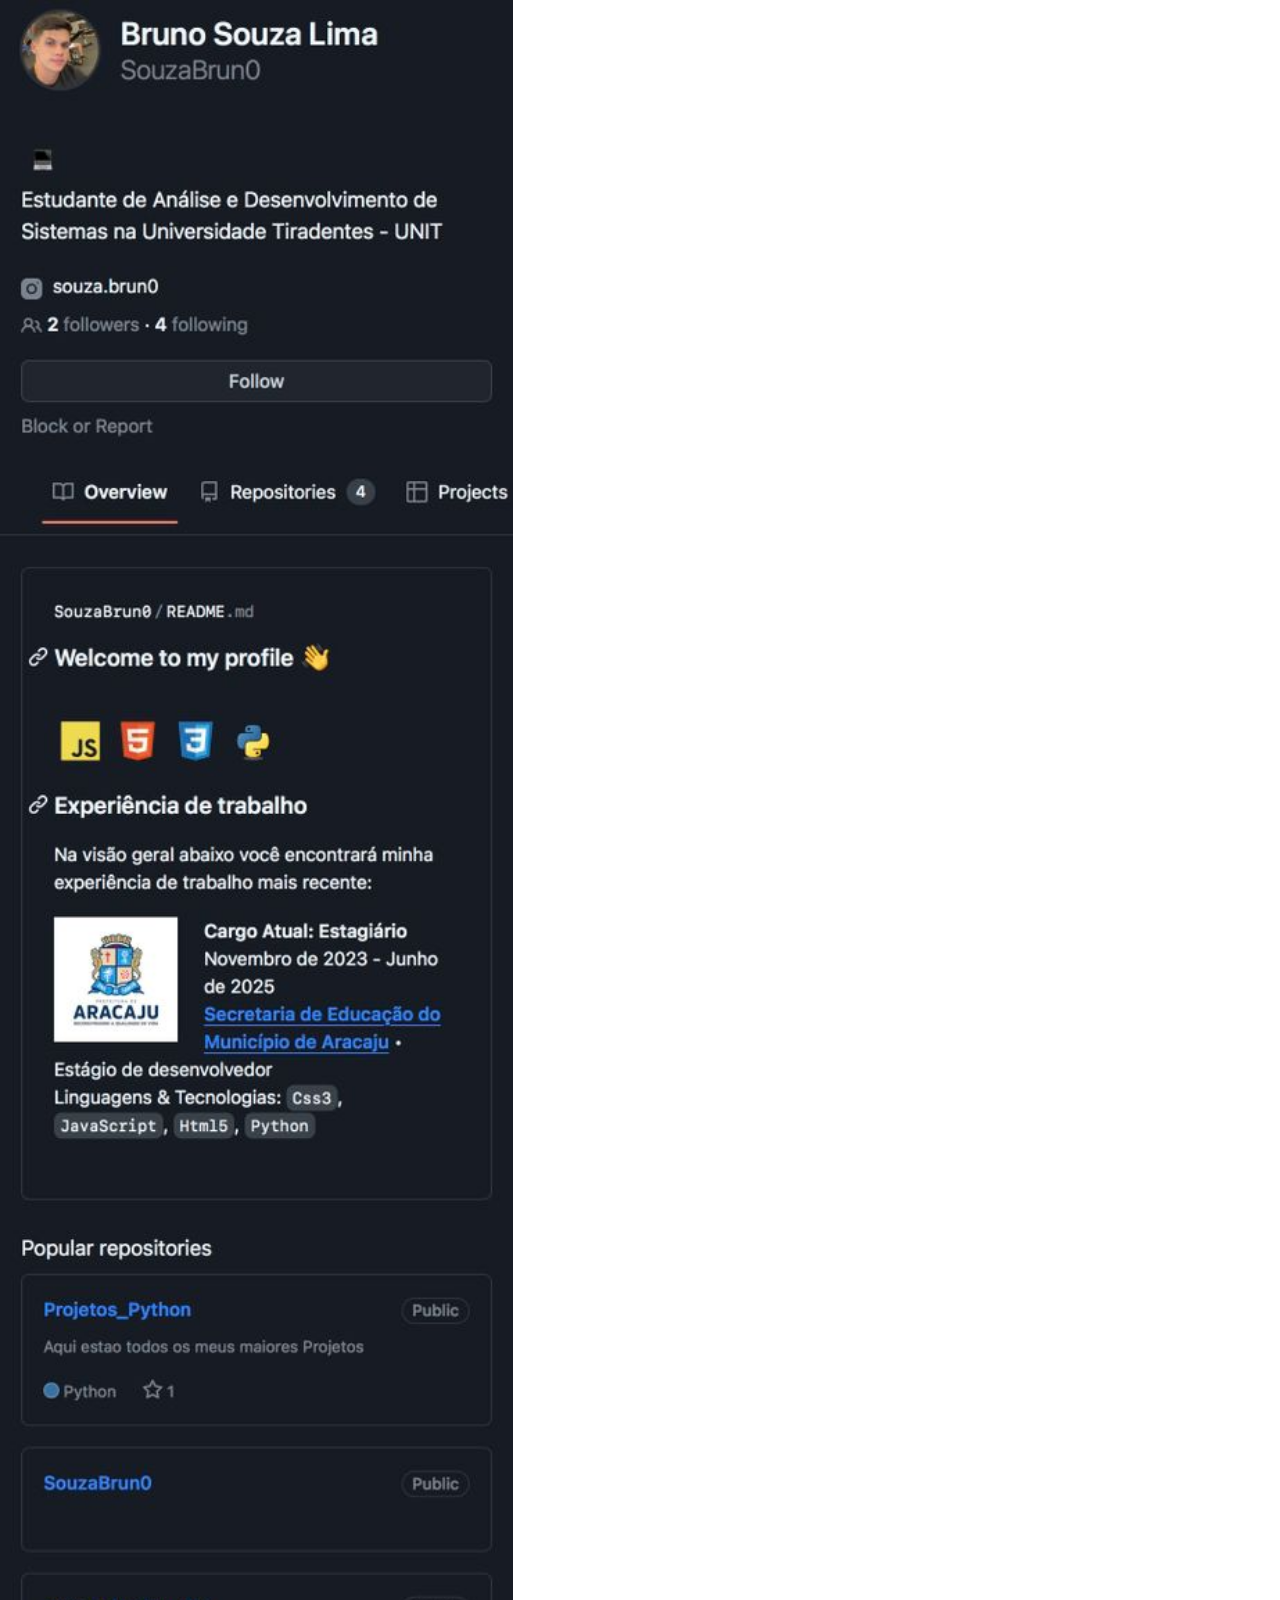
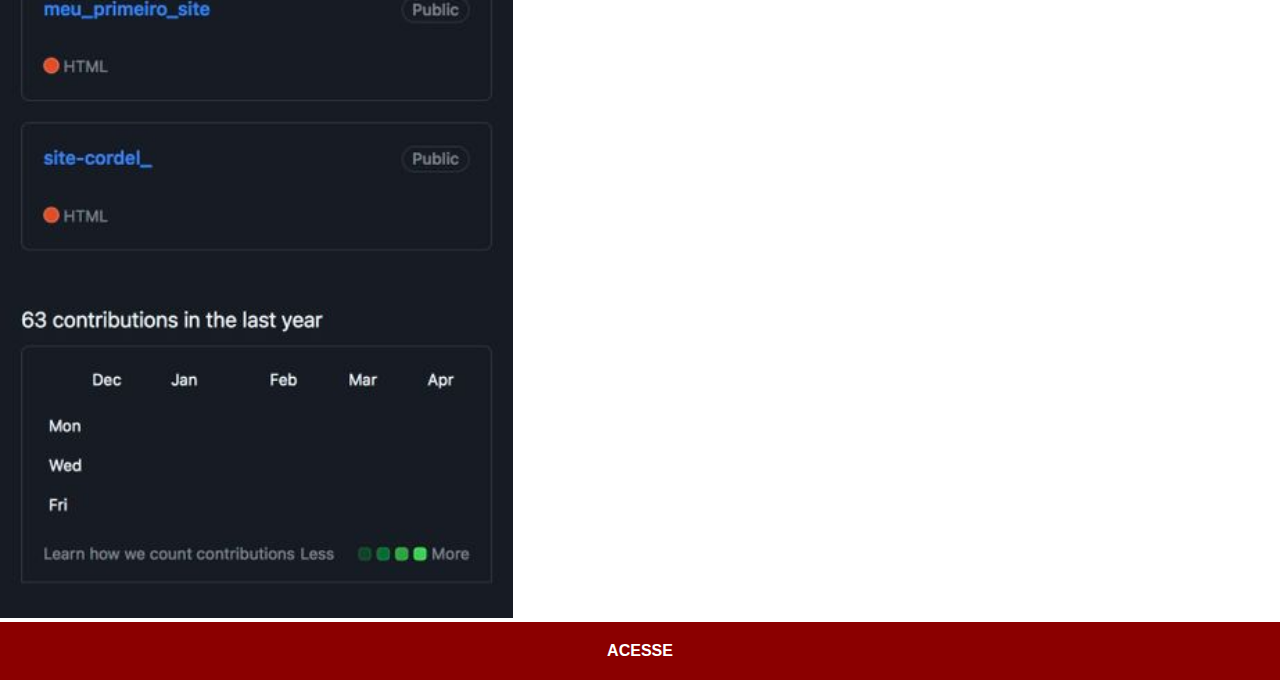
==== github.html @ f4cf92b2 "comir bb" ====
<!DOCTYPE html>
<html lang="pt-br">
<head>
    <meta charset="UTF-8">
    <meta name="viewport" content="width=device-width, initial-scale=1.0">
    <title>GitHube</title>
    <link rel="stylesheet" href="estilos/social.css">
</head>
<body>
    <img src="imagens/tela-github.jpeg" alt="tela-github">
    <a href="https://github.com/SouzaBrun0" target="_blank">ACESSE</a>
</body>
</html>
---- estilos/social.css ----
*{
    margin: 0px;
    padding: 0px;
    font-family: Arial, Helvetica, sans-serif;
}


::-webkit-scrollbar{
    width: 0px;
    height: 0px;
}
img{
    width: 57vh;

}

a{
    display: block;
    background-color: darkred;
    padding: 20px;
    text-align: center;
    font-weight: bolder;
    text-decoration: none;
    color: white;
}
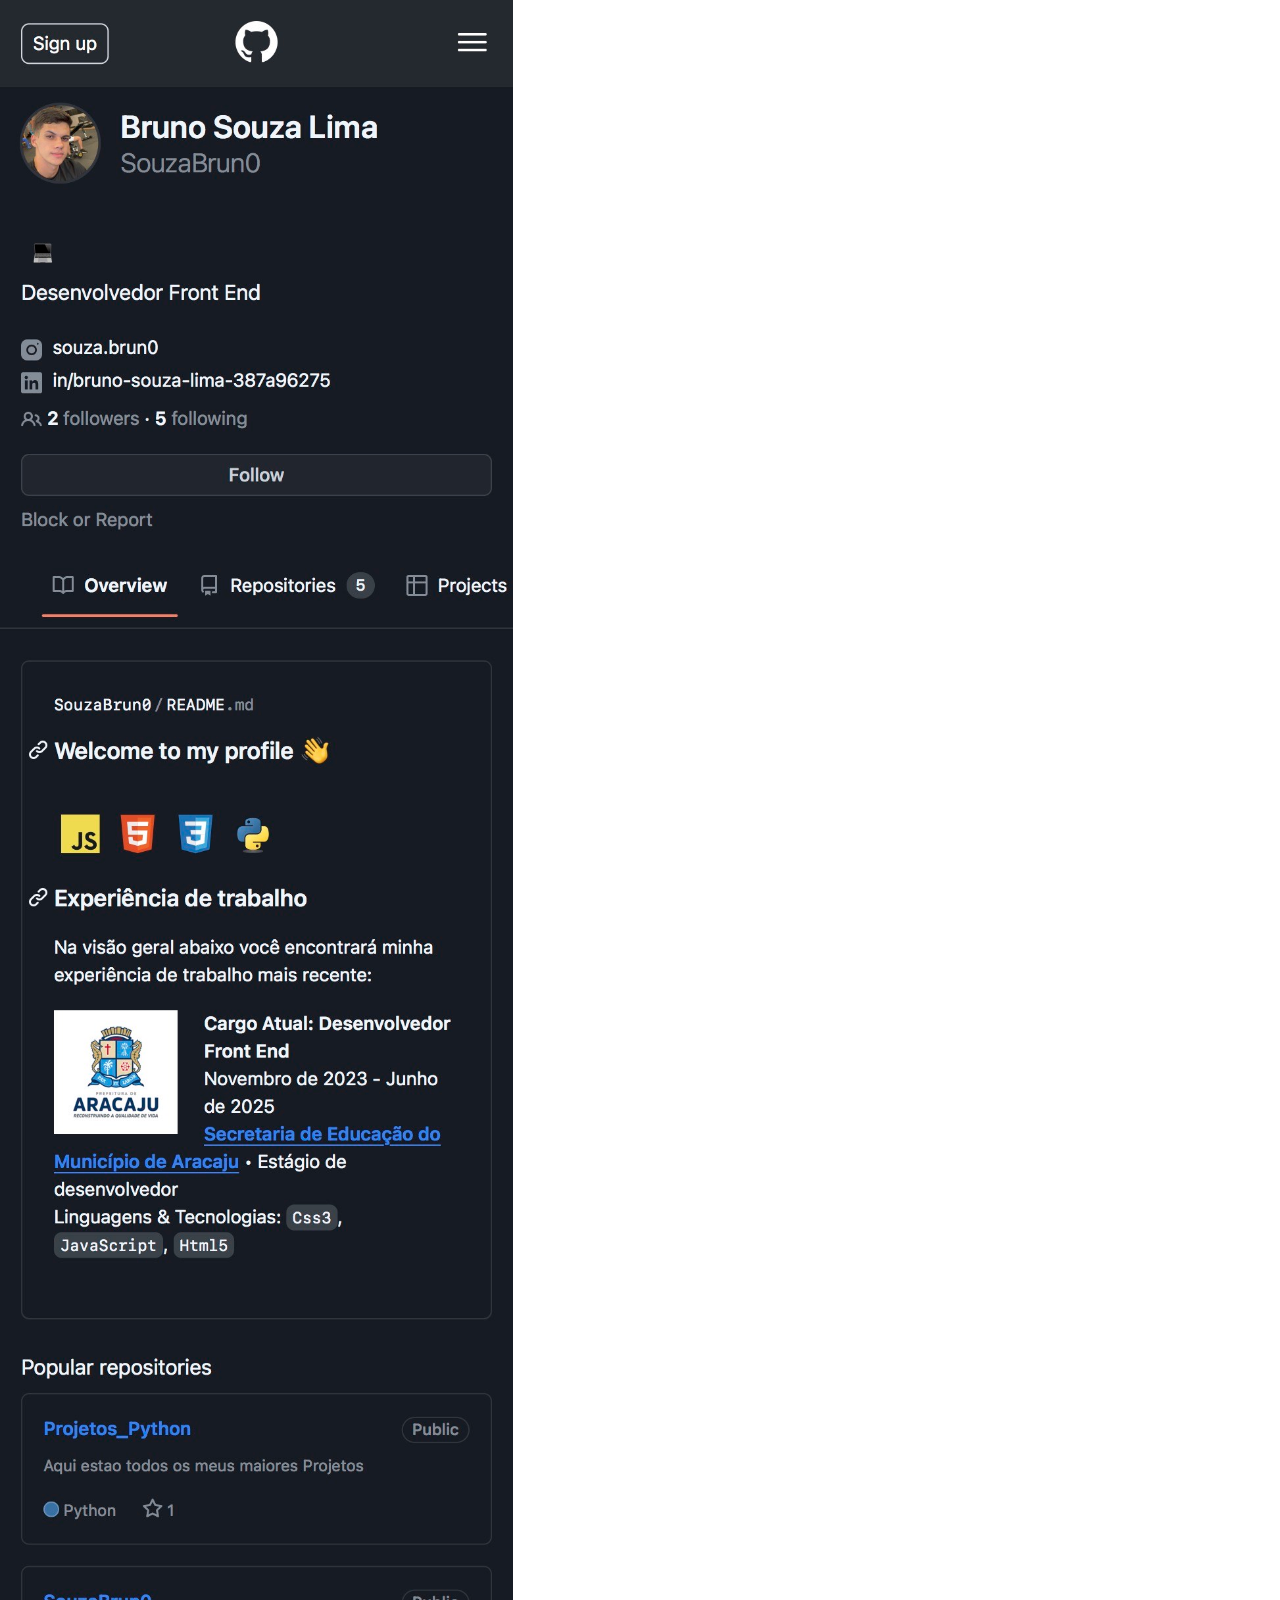
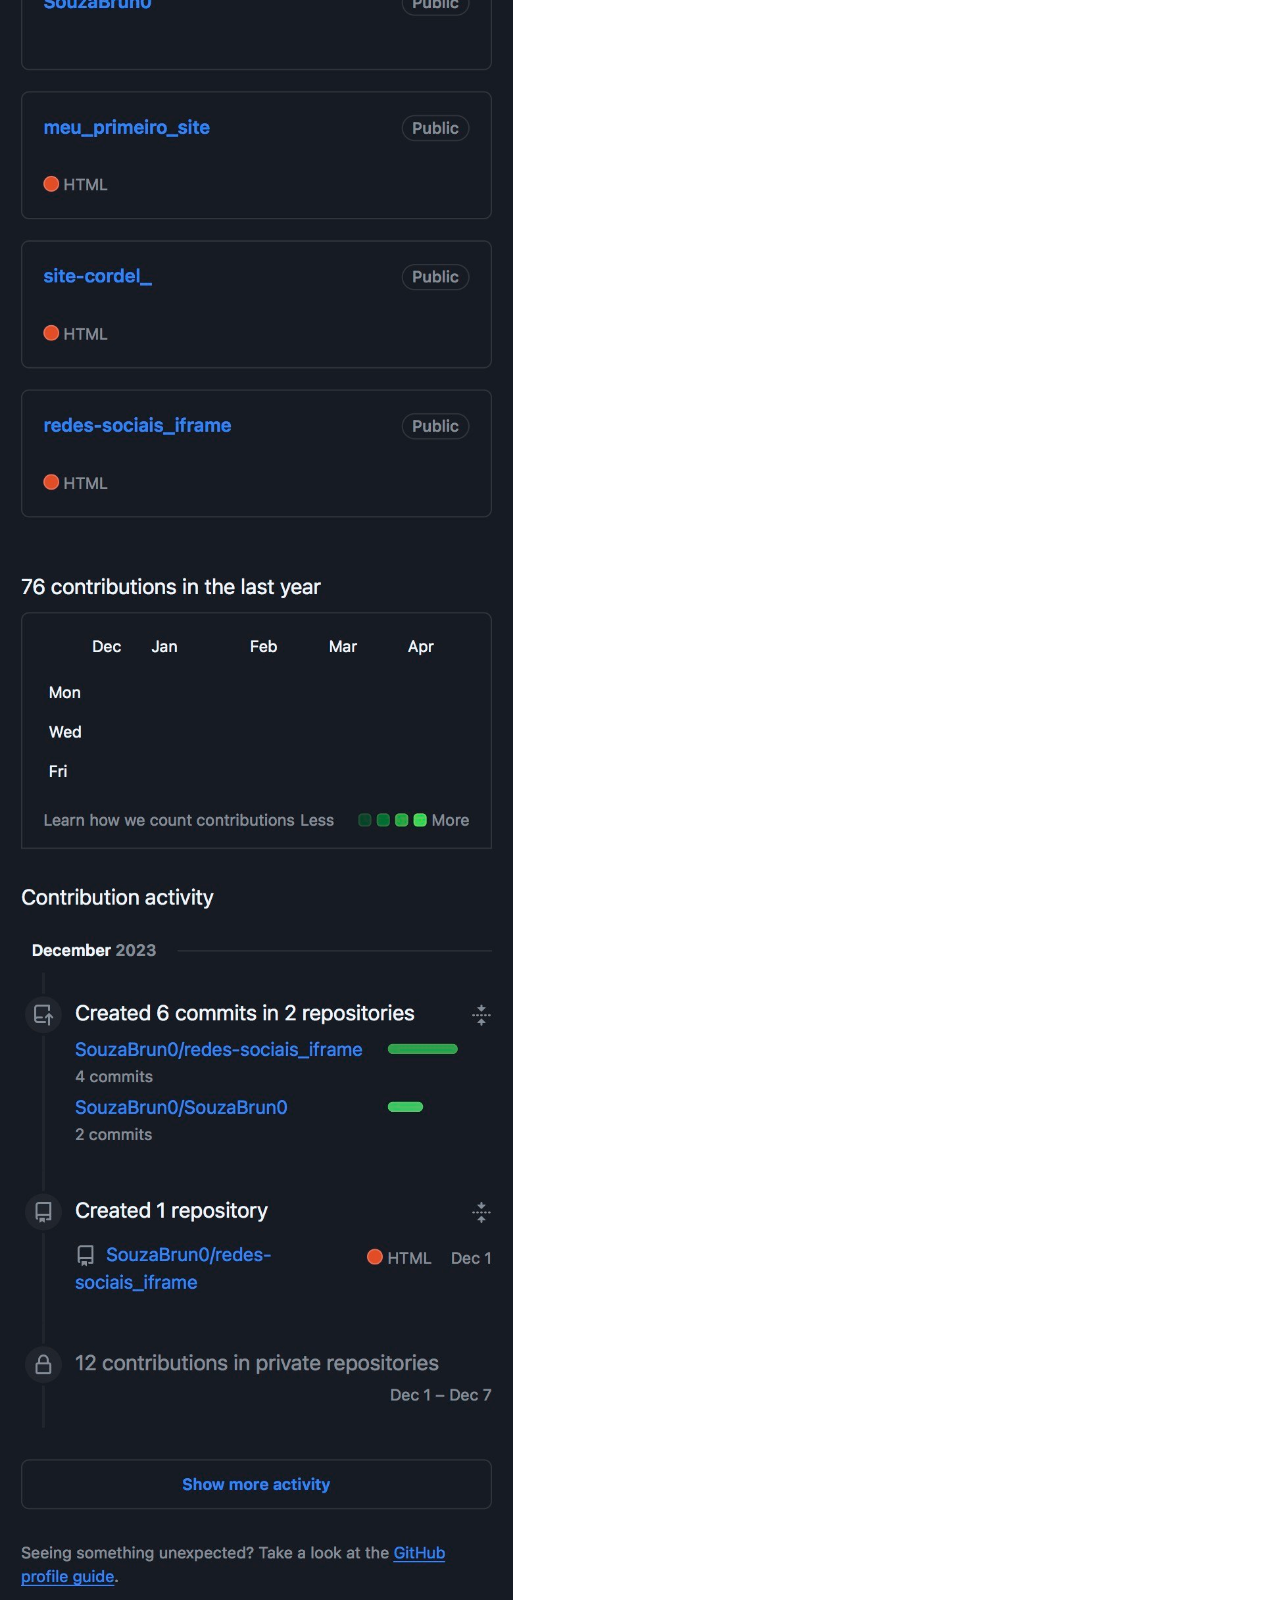
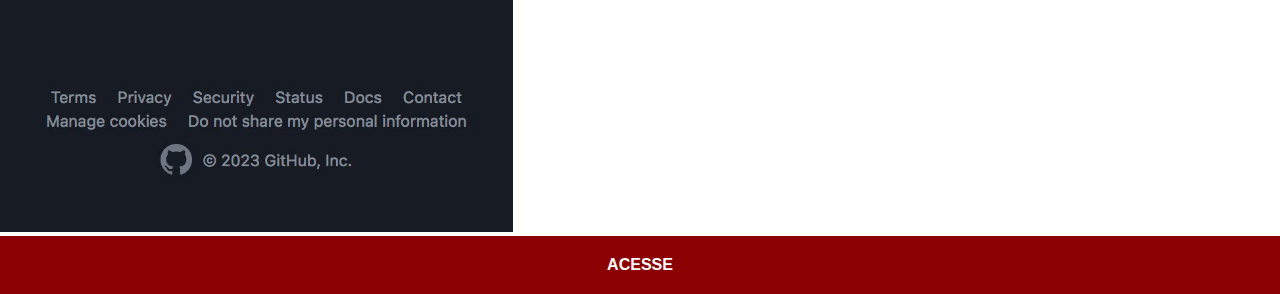
==== commit 99581baf: "00" ====
--- a/github.html
+++ b/github.html
@@ -7,7 +7,7 @@
     <link rel="stylesheet" href="estilos/social.css">
 </head>
 <body>
-    <img src="imagens/tela-github.jpeg" alt="tela-github">
+    <img src="imagens/tela-github.jpg" alt="tela-github">
     <a href="https://github.com/SouzaBrun0" target="_blank">ACESSE</a>
 </body>
 </html>